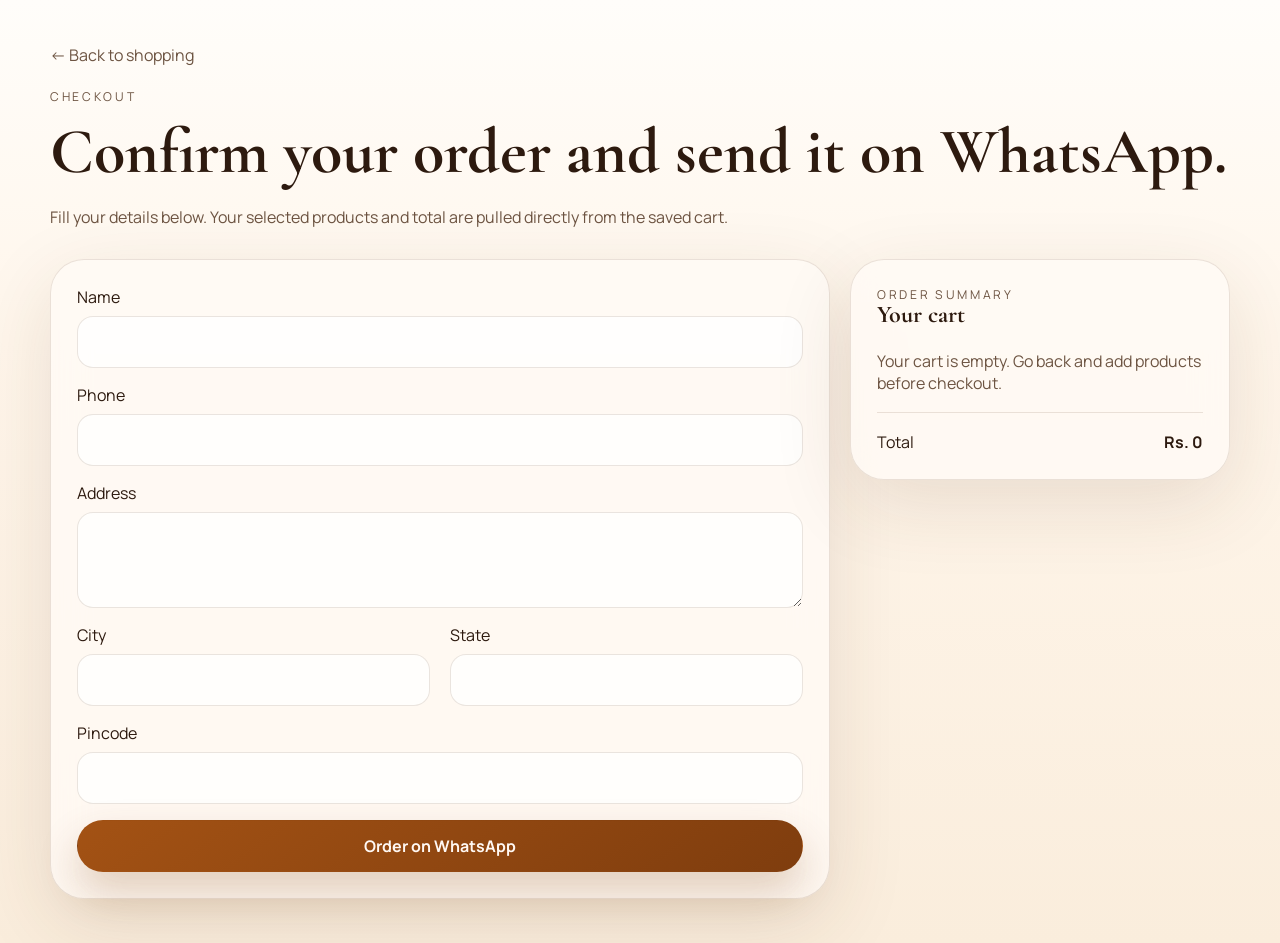
==== checkout.html @ 71524160 "ecommerce web" ====
<!DOCTYPE html>
<html lang="en">
<head>
  <meta charset="UTF-8">
  <meta name="viewport" content="width=device-width, initial-scale=1.0">
  <title>Checkout | FitMoongfali</title>
  <meta name="description" content="Review your FitMoongfali cart and send your order on WhatsApp.">
  <link rel="preconnect" href="https://fonts.googleapis.com">
  <link rel="preconnect" href="https://fonts.gstatic.com" crossorigin>
  <link href="https://fonts.googleapis.com/css2?family=Cormorant+Garamond:wght@500;600;700&family=Manrope:wght@400;500;600;700;800&display=swap" rel="stylesheet">
  <link rel="stylesheet" href="styles.css">
</head>
<body class="checkout-body">
  <main class="checkout-page">
    <section class="checkout-shell container">
      <div class="checkout-heading">
        <a class="back-link" href="index.html">&larr; Back to shopping</a>
        <p class="eyebrow">Checkout</p>
        <h1>Confirm your order and send it on WhatsApp.</h1>
        <p>Fill your details below. Your selected products and total are pulled directly from the saved cart.</p>
      </div>
      <div class="checkout-layout">
        <form class="checkout-form" id="checkout-form">
          <label><span>Name</span><input type="text" name="name" required></label>
          <label><span>Phone</span><input type="tel" name="phone" required></label>
          <label><span>Address</span><textarea name="address" rows="3" required></textarea></label>
          <div class="checkout-grid">
            <label><span>City</span><input type="text" name="city" required></label>
            <label><span>State</span><input type="text" name="state" required></label>
          </div>
          <label><span>Pincode</span><input type="text" name="pincode" required></label>
          <button class="button button-solid button-full" type="submit">Order on WhatsApp</button>
        </form>
        <aside class="checkout-summary-card">
          <div class="summary-top">
            <p class="eyebrow">Order Summary</p>
            <h2>Your cart</h2>
          </div>
          <div id="checkout-items" class="checkout-items"></div>
          <div class="checkout-total-row">
            <span>Total</span>
            <strong id="checkout-total">Rs. 0</strong>
          </div>
        </aside>
      </div>
    </section>
  </main>
  <script src="checkout.js"></script>
</body>
</html>
---- styles.css ----
:root {
  --bg: #fff8ef;
  --bg-soft: #fcebd1;
  --bg-strong: #fce2af;
  --panel: rgba(255, 251, 246, 0.82);
  --panel-strong: #fffdf8;
  --accent: #a35214;
  --accent-deep: #7f3d0e;
  --accent-soft: #d89b64;
  --text: #2d1a0f;
  --muted: #6d5442;
  --line: rgba(81, 41, 15, 0.12);
  --shadow: 0 24px 80px rgba(86, 49, 21, 0.12);
  --radius-xl: 34px;
  --radius-lg: 24px;
  --radius-md: 18px;
  --container: min(1180px, calc(100% - 32px));
}

* {
  box-sizing: border-box;
}

html {
  scroll-behavior: smooth;
}

body {
  margin: 0;
  font-family: "Manrope", sans-serif;
  color: var(--text);
  background: linear-gradient(180deg, #fffdfa 0%, #fff6eb 36%, #faeddc 100%);
}

body.menu-open,
body.cart-open,
body.modal-open {
  overflow: hidden;
}

img {
  max-width: 100%;
}

a {
  color: inherit;
}

button,
input,
textarea {
  font: inherit;
}

button {
  cursor: pointer;
}

.site-bg {
  position: fixed;
  inset: 0;
  pointer-events: none;
  overflow: hidden;
  z-index: -1;
}

.orb {
  position: absolute;
  border-radius: 50%;
  filter: blur(12px);
}

.orb-one {
  width: 340px;
  height: 340px;
  top: 80px;
  left: -120px;
  background: radial-gradient(circle, rgba(163, 82, 20, 0.18), transparent 68%);
}

.orb-two {
  width: 420px;
  height: 420px;
  right: -140px;
  top: 240px;
  background: radial-gradient(circle, rgba(252, 226, 175, 0.42), transparent 70%);
}

.grid-fade {
  position: absolute;
  inset: 0;
  background-image:
    linear-gradient(rgba(163, 82, 20, 0.04) 1px, transparent 1px),
    linear-gradient(90deg, rgba(163, 82, 20, 0.04) 1px, transparent 1px);
  background-size: 72px 72px;
  mask-image: linear-gradient(180deg, rgba(0, 0, 0, 0.42), transparent 90%);
}

.container {
  width: var(--container);
  margin: 0 auto;
}

.site-header {
  position: sticky;
  top: 0;
  z-index: 30;
  padding: 14px 0;
  transition: background 220ms ease, box-shadow 220ms ease, border-color 220ms ease;
}

.site-header.scrolled {
  background: rgba(255, 251, 246, 0.82);
  backdrop-filter: blur(18px);
  box-shadow: 0 16px 40px rgba(81, 41, 15, 0.08);
  border-bottom: 1px solid rgba(81, 41, 15, 0.08);
}

.nav-shell {
  display: grid;
  grid-template-columns: auto 1fr auto;
  align-items: center;
  gap: 24px;
}

.brand-lockup {
  display: inline-flex;
  align-items: center;
}

.brand-logo,
.footer-logo {
  display: block;
  width: min(360px, 42vw);
  height: auto;
}

.site-nav {
  display: flex;
  align-items: center;
  justify-content: center;
  gap: 22px;
}

.site-nav a {
  text-decoration: none;
  color: var(--muted);
  font-weight: 600;
}

.site-nav a:hover,
.site-nav a:focus-visible {
  color: var(--accent);
}

.nav-toggle,
.cart-button,
.icon-button,
.slider-button {
  border: 0;
  background: none;
}

.nav-toggle {
  display: none;
  width: 46px;
  height: 46px;
  border-radius: 14px;
  border: 1px solid var(--line);
  align-items: center;
  justify-content: center;
  gap: 4px;
  flex-direction: column;
}

.nav-toggle span {
  width: 18px;
  height: 2px;
  background: var(--text);
  display: block;
}

.cart-button {
  display: inline-flex;
  align-items: center;
  gap: 10px;
  min-height: 50px;
  padding: 0 18px;
  border-radius: 999px;
  color: var(--text);
  background: rgba(255, 252, 248, 0.84);
  border: 1px solid var(--line);
  box-shadow: var(--shadow);
}

.floating-cart {
  position: fixed;
  right: 18px;
  bottom: 18px;
  z-index: 28;
  display: inline-flex;
  align-items: center;
  gap: 10px;
  min-height: 54px;
  padding: 0 18px;
  border-radius: 999px;
  border: 1px solid rgba(81, 41, 15, 0.08);
  background: linear-gradient(145deg, var(--accent), var(--accent-deep));
  color: #fff9f5;
  box-shadow: 0 18px 38px rgba(127, 61, 14, 0.28);
}

.cart-button strong {
  min-width: 28px;
  height: 28px;
  display: grid;
  place-items: center;
  border-radius: 999px;
  background: var(--accent);
  color: #fff;
}

.floating-cart strong {
  min-width: 28px;
  height: 28px;
  display: grid;
  place-items: center;
  border-radius: 999px;
  background: rgba(255, 255, 255, 0.18);
}

.eyebrow,
.card-kicker {
  margin: 0;
  letter-spacing: 0.22em;
  text-transform: uppercase;
  color: var(--muted);
  font-size: 0.76rem;
}

h1,
h2,
h3,
h4,
p {
  margin: 0;
}

h1,
h2,
h3 {
  font-family: "Cormorant Garamond", serif;
  line-height: 0.96;
}

.hero-section {
  padding: 34px 0 40px;
}

.hero-layout {
  display: grid;
  grid-template-columns: 1.05fr 0.95fr;
  gap: 28px;
  align-items: center;
  min-height: calc(100vh - 110px);
}

.hero-copy h1 {
  margin-top: 18px;
  font-size: clamp(3.4rem, 8vw, 6.5rem);
  letter-spacing: -0.05em;
}

.hero-copy h1 span,
.section-heading h2 span {
  color: var(--accent);
}

.hero-text,
.section-heading > p,
.benefit-card p,
.about-copy p,
.about-card p,
.review-card p,
.faq-answer,
.contact-copy > p,
.contact-links a,
.contact-links p,
.contact-form span,
.site-footer p,
.checkout-heading > p {
  color: var(--muted);
  line-height: 1.75;
}

.hero-text {
  max-width: 620px;
  margin-top: 22px;
  font-size: 1.04rem;
}

.hero-points {
  display: flex;
  gap: 12px;
  flex-wrap: wrap;
  padding: 0;
  margin: 28px 0 0;
  list-style: none;
}

.hero-points li,
.feature-pill {
  display: inline-flex;
  align-items: center;
  min-height: 42px;
  padding: 0 16px;
  border-radius: 999px;
  background: rgba(255, 252, 248, 0.82);
  border: 1px solid rgba(163, 82, 20, 0.1);
  box-shadow: 0 12px 30px rgba(81, 41, 15, 0.06);
}

.hero-actions {
  display: flex;
  gap: 14px;
  flex-wrap: wrap;
  margin-top: 30px;
}

.button {
  display: inline-flex;
  align-items: center;
  justify-content: center;
  min-height: 52px;
  padding: 0 24px;
  border-radius: 999px;
  text-decoration: none;
  font-weight: 700;
  border: 1px solid transparent;
  transition: transform 220ms ease, box-shadow 220ms ease, background 220ms ease, border-color 220ms ease;
}

.button:hover,
.button:focus-visible,
.product-card:hover,
.benefit-card:hover,
.about-card:hover,
.review-card:hover {
  transform: translateY(-4px);
}

.button-solid {
  color: #fff8f3;
  background: linear-gradient(145deg, var(--accent), var(--accent-deep));
  box-shadow: 0 20px 40px rgba(127, 61, 14, 0.24);
}

.button-ghost {
  color: var(--text);
  background: rgba(255, 251, 246, 0.72);
  border-color: var(--line);
}

.button-full {
  width: 100%;
}

.hero-trust-bar {
  display: grid;
  grid-template-columns: repeat(3, 1fr);
  gap: 14px;
  margin-top: 34px;
}

.hero-trust-bar div,
.hero-card-bottom article,
.benefit-card,
.product-card,
.about-card,
.review-card,
.faq-item,
.contact-form,
.checkout-summary-card,
.checkout-form {
  border: 1px solid var(--line);
  box-shadow: var(--shadow);
}

.hero-trust-bar div {
  padding: 18px;
  border-radius: var(--radius-lg);
  background: rgba(255, 253, 249, 0.8);
}

.hero-trust-bar strong {
  display: block;
  font-size: 1.3rem;
}

.hero-trust-bar span {
  display: block;
  margin-top: 4px;
  color: var(--muted);
  font-size: 0.94rem;
}

.hero-visual {
  position: relative;
}

.hero-card,
.glass-card,
.product-card,
.benefit-card,
.about-card,
.review-card,
.faq-item,
.contact-form,
.checkout-summary-card,
.checkout-form {
  border-radius: var(--radius-xl);
  background: var(--panel);
  backdrop-filter: blur(18px);
}

.hero-card {
  padding: 24px;
  position: relative;
  overflow: hidden;
}

.hero-card-top {
  display: flex;
  align-items: center;
  justify-content: space-between;
  gap: 16px;
}

.hero-card-top span {
  letter-spacing: 0.18em;
  text-transform: uppercase;
  font-size: 0.72rem;
  color: var(--muted);
}

.hero-card-top p {
  color: var(--accent);
  font-weight: 700;
}

.hero-product-stack {
  position: relative;
  min-height: 440px;
  display: grid;
  place-items: center;
}

.hero-jar {
  position: absolute;
  width: min(50%, 220px);
  filter: drop-shadow(0 34px 38px rgba(80, 42, 14, 0.18));
  animation: floatJar 5s ease-in-out infinite;
}

.hero-jar-front {
  z-index: 3;
}

.hero-jar-back {
  left: 10%;
  bottom: 90px;
  width: min(42%, 180px);
  opacity: 0.9;
  animation-delay: -1.5s;
}

.hero-jar-side {
  right: 8%;
  bottom: 70px;
  width: min(42%, 180px);
  opacity: 0.88;
  animation-delay: -3s;
}

.hero-card-bottom {
  display: grid;
  grid-template-columns: repeat(2, 1fr);
  gap: 14px;
}

.hero-card-bottom article {
  padding: 18px;
  border-radius: var(--radius-lg);
  background: rgba(255, 253, 250, 0.8);
}

.hero-card-bottom strong,
.product-meta strong,
.summary-top h2,
.checkout-total-row strong {
  display: block;
}

.hero-card-bottom span,
.product-meta span,
.review-card small,
.faq-question span {
  color: var(--muted);
}

.peanut {
  position: absolute;
  width: 90px;
  height: 60px;
  border-radius: 55% 45% 52% 48% / 60% 44% 56% 40%;
  background: linear-gradient(145deg, #e9b67c, #cc874b);
  opacity: 0.32;
  filter: blur(0.2px);
  animation: floatPeanut 6s ease-in-out infinite;
}

.peanut-one {
  top: 20px;
  right: 20px;
}

.peanut-two {
  left: -8px;
  bottom: 80px;
  animation-delay: -2.2s;
}

.featured-strip {
  padding: 0 0 18px;
}

.featured-grid {
  display: grid;
  grid-template-columns: repeat(4, 1fr);
  gap: 14px;
}

.section {
  padding: 88px 0;
}

.section-soft {
  background: linear-gradient(180deg, rgba(252, 236, 207, 0.34), rgba(255, 248, 239, 0));
}

.section-heading {
  max-width: 760px;
}

.section-heading h2 {
  margin-top: 14px;
  font-size: clamp(2.6rem, 6vw, 4.7rem);
}

.section-heading > p:last-child {
  margin-top: 16px;
}

.product-grid,
.benefit-grid,
.review-track,
.footer-layout,
.checkout-layout,
.checkout-grid {
  display: grid;
  gap: 20px;
}

.product-grid {
  grid-template-columns: repeat(3, minmax(0, 1fr));
  margin-top: 32px;
}

.product-card {
  padding: 22px;
  transition: transform 220ms ease, box-shadow 220ms ease;
}

.product-visual {
  min-height: 250px;
  padding: 20px;
  border-radius: 28px;
  background:
    radial-gradient(circle at top, rgba(255, 255, 255, 0.78), transparent 55%),
    linear-gradient(180deg, rgba(255, 252, 247, 0.95), rgba(244, 225, 197, 0.9));
  display: grid;
  place-items: center;
  overflow: hidden;
}

.product-visual img {
  width: min(100%, 210px);
  filter: drop-shadow(0 24px 30px rgba(88, 45, 15, 0.18));
}

.product-chip-row,
.product-features,
.product-actions,
.modal-list,
.review-stars,
.contact-links,
.site-footer a,
.cart-row,
.cart-item-controls,
.checkout-items {
  display: flex;
}

.product-chip-row,
.product-actions {
  gap: 10px;
  flex-wrap: wrap;
}

.product-chip-row {
  margin: 18px 0 12px;
}

.product-chip {
  min-height: 34px;
  padding: 0 12px;
  border-radius: 999px;
  display: inline-flex;
  align-items: center;
  background: rgba(252, 226, 175, 0.42);
  color: var(--accent-deep);
  font-size: 0.86rem;
  font-weight: 700;
}

.product-card h3,
.about-card h3,
.review-card h3,
.contact-copy h2,
.checkout-heading h1 {
  font-family: "Cormorant Garamond", serif;
}

.product-card h3 {
  font-size: 2rem;
}

.product-description {
  margin-top: 10px;
  color: var(--muted);
  line-height: 1.7;
}

.product-features {
  gap: 8px;
  flex-wrap: wrap;
  padding: 0;
  margin: 18px 0;
  list-style: none;
}

.product-features li {
  padding: 8px 10px;
  border-radius: 999px;
  background: rgba(255, 251, 246, 0.8);
  border: 1px solid rgba(81, 41, 15, 0.08);
  font-size: 0.86rem;
}

.product-meta {
  display: flex;
  align-items: center;
  justify-content: space-between;
  gap: 16px;
  padding: 16px 0 18px;
  border-top: 1px solid var(--line);
  border-bottom: 1px solid var(--line);
  margin-top: 18px;
}

.product-meta strong {
  font-size: 1.18rem;
}

.product-actions {
  margin-top: 18px;
}

.benefit-grid {
  grid-template-columns: repeat(3, minmax(0, 1fr));
  margin-top: 30px;
}

.benefit-card {
  padding: 26px;
  transition: transform 220ms ease, box-shadow 220ms ease;
}

.benefit-card strong {
  display: block;
  font-size: 1.12rem;
  margin-bottom: 10px;
}

.about-layout,
.contact-layout,
.faq-layout {
  display: grid;
  grid-template-columns: 1.05fr 0.95fr;
  gap: 24px;
  align-items: start;
}

.about-copy h2,
.contact-copy h2,
.checkout-heading h1 {
  margin: 14px 0 20px;
  font-size: clamp(2.6rem, 5vw, 4.5rem);
}

.about-copy p + p {
  margin-top: 16px;
}

.about-panels {
  display: grid;
  gap: 18px;
}

.about-card {
  padding: 26px;
  transition: transform 220ms ease, box-shadow 220ms ease;
}

.solid-card {
  background: linear-gradient(145deg, rgba(163, 82, 20, 0.96), rgba(127, 61, 14, 0.96));
  color: #fff6ef;
}

.solid-card p,
.solid-card .card-kicker,
.solid-card h3 {
  color: inherit;
}

.reviews-shell {
  display: grid;
  grid-template-columns: auto 1fr auto;
  gap: 16px;
  align-items: center;
  margin-top: 32px;
}

.review-track {
  grid-template-columns: repeat(3, minmax(0, 1fr));
}

.review-card {
  padding: 24px;
  min-height: 240px;
  transition: transform 220ms ease, box-shadow 220ms ease;
}

.review-stars {
  gap: 5px;
  margin-bottom: 18px;
  color: #cf8f28;
}

.review-card h3 {
  margin-bottom: 10px;
  font-size: 1.7rem;
}

.review-card small {
  display: block;
  margin-top: 18px;
}

.slider-button {
  width: 52px;
  height: 52px;
  border-radius: 999px;
  border: 1px solid var(--line);
  background: rgba(255, 252, 248, 0.84);
  box-shadow: var(--shadow);
}

.faq-list {
  display: grid;
  gap: 14px;
}

.faq-item {
  overflow: hidden;
}

.faq-question {
  width: 100%;
  display: flex;
  justify-content: space-between;
  gap: 18px;
  align-items: center;
  padding: 22px 24px;
  text-align: left;
}

.faq-question strong {
  font-size: 1rem;
}

.faq-answer {
  max-height: 0;
  overflow: hidden;
  padding: 0 24px;
  transition: max-height 220ms ease, padding 220ms ease;
}

.faq-item.open .faq-answer {
  max-height: 220px;
  padding: 0 24px 22px;
}

.contact-links {
  margin-top: 20px;
  gap: 14px;
  flex-wrap: wrap;
  flex-direction: column;
}

.contact-form,
.checkout-form,
.checkout-summary-card {
  padding: 26px;
}

.contact-form,
.checkout-form {
  display: grid;
  gap: 16px;
}

.contact-form label,
.checkout-form label {
  display: grid;
  gap: 8px;
}

input,
textarea {
  width: 100%;
  border: 1px solid rgba(81, 41, 15, 0.12);
  border-radius: 16px;
  padding: 14px 16px;
  background: rgba(255, 255, 255, 0.76);
  color: var(--text);
}

.site-footer {
  padding: 28px 0 14px;
  border-top: 1px solid rgba(81, 41, 15, 0.08);
}

.footer-layout {
  grid-template-columns: 1.4fr 1fr 1fr;
  align-items: start;
}

.site-footer h3 {
  font-size: 1.24rem;
  margin-bottom: 14px;
}

.site-footer a {
  flex-direction: column;
  gap: 10px;
  text-decoration: none;
  color: var(--muted);
  margin-bottom: 10px;
}

.footer-bottom {
  padding-top: 20px;
}

.cart-drawer {
  position: fixed;
  top: 0;
  right: 0;
  height: 100vh;
  width: min(420px, 100%);
  padding: 22px;
  background: rgba(255, 252, 247, 0.96);
  backdrop-filter: blur(20px);
  border-left: 1px solid rgba(81, 41, 15, 0.08);
  box-shadow: -24px 0 50px rgba(81, 41, 15, 0.12);
  display: grid;
  grid-template-rows: auto 1fr auto;
  gap: 20px;
  transform: translateX(100%);
  transition: transform 240ms ease;
  z-index: 40;
}

.cart-drawer.open {
  transform: translateX(0);
}

.cart-header,
.cart-row,
.cart-item-controls,
.checkout-total-row {
  display: flex;
  align-items: center;
  justify-content: space-between;
  gap: 12px;
}

.cart-items {
  display: grid;
  gap: 14px;
  align-content: start;
  overflow: auto;
}

.cart-item {
  padding: 16px;
  border-radius: 20px;
  border: 1px solid var(--line);
  background: rgba(255, 255, 255, 0.82);
}

.cart-item h3 {
  font-size: 1rem;
  font-family: "Manrope", sans-serif;
}

.cart-item p,
.empty-state,
.checkout-item p {
  color: var(--muted);
  margin-top: 6px;
}

.cart-item-controls {
  margin-top: 14px;
}

.qty-group {
  display: inline-flex;
  align-items: center;
  gap: 10px;
}

.qty-group button,
.remove-button {
  min-width: 32px;
  min-height: 32px;
  border-radius: 999px;
  border: 1px solid var(--line);
  background: rgba(255, 251, 246, 0.88);
}

.remove-button {
  padding: 0 12px;
  min-width: auto;
}

.cart-summary {
  border-top: 1px solid var(--line);
  padding-top: 18px;
  display: grid;
  gap: 16px;
}

.backdrop {
  position: fixed;
  inset: 0;
  background: rgba(42, 20, 10, 0.28);
  z-index: 35;
}

.product-modal {
  width: min(960px, calc(100% - 24px));
  border: 0;
  border-radius: 34px;
  padding: 30px;
  background: rgba(255, 252, 248, 0.98);
  box-shadow: 0 26px 80px rgba(42, 20, 10, 0.24);
}

.product-modal::backdrop {
  background: rgba(42, 20, 10, 0.3);
}

.modal-close {
  position: absolute;
  top: 18px;
  right: 18px;
  width: 42px;
  height: 42px;
  border-radius: 999px;
  border: 1px solid var(--line);
  background: rgba(255, 255, 255, 0.84);
}

.modal-content,
.modal-layout {
  display: grid;
  gap: 26px;
}

.modal-layout {
  grid-template-columns: 0.9fr 1.1fr;
  align-items: start;
}

.modal-visual {
  padding: 24px;
  border-radius: 28px;
  background:
    radial-gradient(circle at top, rgba(255, 255, 255, 0.78), transparent 55%),
    linear-gradient(180deg, rgba(255, 252, 247, 0.95), rgba(244, 225, 197, 0.9));
}

.modal-visual img {
  width: min(100%, 280px);
  display: block;
  margin: 0 auto;
}

.modal-list {
  flex-direction: column;
  gap: 10px;
  padding: 0;
  margin: 0;
  list-style: none;
}

.modal-list li {
  padding: 12px 14px;
  border-radius: 16px;
  background: rgba(255, 249, 243, 0.9);
  border: 1px solid rgba(81, 41, 15, 0.08);
}

.checkout-body {
  min-height: 100vh;
}

.checkout-page {
  padding: 44px 0;
}

.checkout-shell {
  display: grid;
  gap: 28px;
}

.back-link {
  display: inline-flex;
  margin-bottom: 20px;
  text-decoration: none;
  color: var(--muted);
}

.checkout-layout {
  grid-template-columns: 1fr 380px;
  align-items: start;
}

.checkout-grid {
  grid-template-columns: repeat(2, minmax(0, 1fr));
}

.checkout-items {
  flex-direction: column;
  gap: 12px;
  margin-top: 18px;
}

.checkout-item {
  display: flex;
  justify-content: space-between;
  gap: 12px;
  padding: 14px 0;
  border-bottom: 1px solid var(--line);
}

.checkout-total-row {
  margin-top: 18px;
  padding-top: 18px;
  border-top: 1px solid var(--line);
}

.reveal {
  opacity: 0;
  transform: translateY(24px);
  transition: opacity 500ms ease, transform 500ms ease;
}

.reveal.is-visible {
  opacity: 1;
  transform: translateY(0);
}

@keyframes floatJar {
  0%,
  100% {
    transform: translateY(0);
  }

  50% {
    transform: translateY(-10px);
  }
}

@keyframes floatPeanut {
  0%,
  100% {
    transform: translateY(0) rotate(0deg);
  }

  50% {
    transform: translateY(-12px) rotate(4deg);
  }
}

@media (max-width: 1080px) {
  .hero-layout,
  .about-layout,
  .contact-layout,
  .faq-layout,
  .checkout-layout,
  .modal-layout {
    grid-template-columns: 1fr;
  }

  .product-grid,
  .benefit-grid,
  .review-track,
  .featured-grid,
  .footer-layout {
    grid-template-columns: repeat(2, minmax(0, 1fr));
  }

  .site-nav {
    gap: 16px;
  }
}

@media (max-width: 820px) {
  .nav-shell {
    grid-template-columns: auto auto auto;
  }

  .nav-toggle {
    display: inline-flex;
    justify-self: end;
  }

  .site-nav {
    position: absolute;
    top: calc(100% + 8px);
    left: 16px;
    right: 16px;
    padding: 18px;
    border-radius: 24px;
    border: 1px solid var(--line);
    background: rgba(255, 252, 247, 0.96);
    box-shadow: var(--shadow);
    flex-direction: column;
    align-items: flex-start;
    opacity: 0;
    pointer-events: none;
    transform: translateY(-12px);
    transition: opacity 220ms ease, transform 220ms ease;
  }

  .site-nav.open {
    opacity: 1;
    pointer-events: auto;
    transform: translateY(0);
  }

  .nav-cta {
    width: 100%;
  }

  .hero-layout {
    min-height: auto;
    padding-top: 20px;
  }

  .hero-trust-bar,
  .hero-card-bottom,
  .checkout-grid {
    grid-template-columns: 1fr;
  }

  .hero-product-stack {
    min-height: 360px;
  }

  .brand-logo,
  .footer-logo {
    width: min(260px, 52vw);
  }
}

@media (max-width: 640px) {
  :root {
    --container: min(100% - 20px, 1180px);
  }

  .site-header {
    padding: 10px 0;
  }

  .nav-shell {
    gap: 12px;
  }

  .cart-button {
    min-height: 46px;
    padding: 0 14px;
  }

  .product-grid,
  .benefit-grid,
  .review-track,
  .featured-grid,
  .footer-layout {
    grid-template-columns: 1fr;
  }

  .hero-copy h1,
  .section-heading h2,
  .about-copy h2,
  .contact-copy h2,
  .checkout-heading h1 {
    font-size: clamp(2.4rem, 13vw, 3.7rem);
  }

  .product-card,
  .benefit-card,
  .about-card,
  .review-card,
  .contact-form,
  .checkout-summary-card,
  .checkout-form,
  .hero-card,
  .faq-item {
    border-radius: 24px;
  }

  .product-modal {
    padding: 24px 18px;
    border-radius: 24px;
  }

  .slider-button {
    display: none;
  }
}
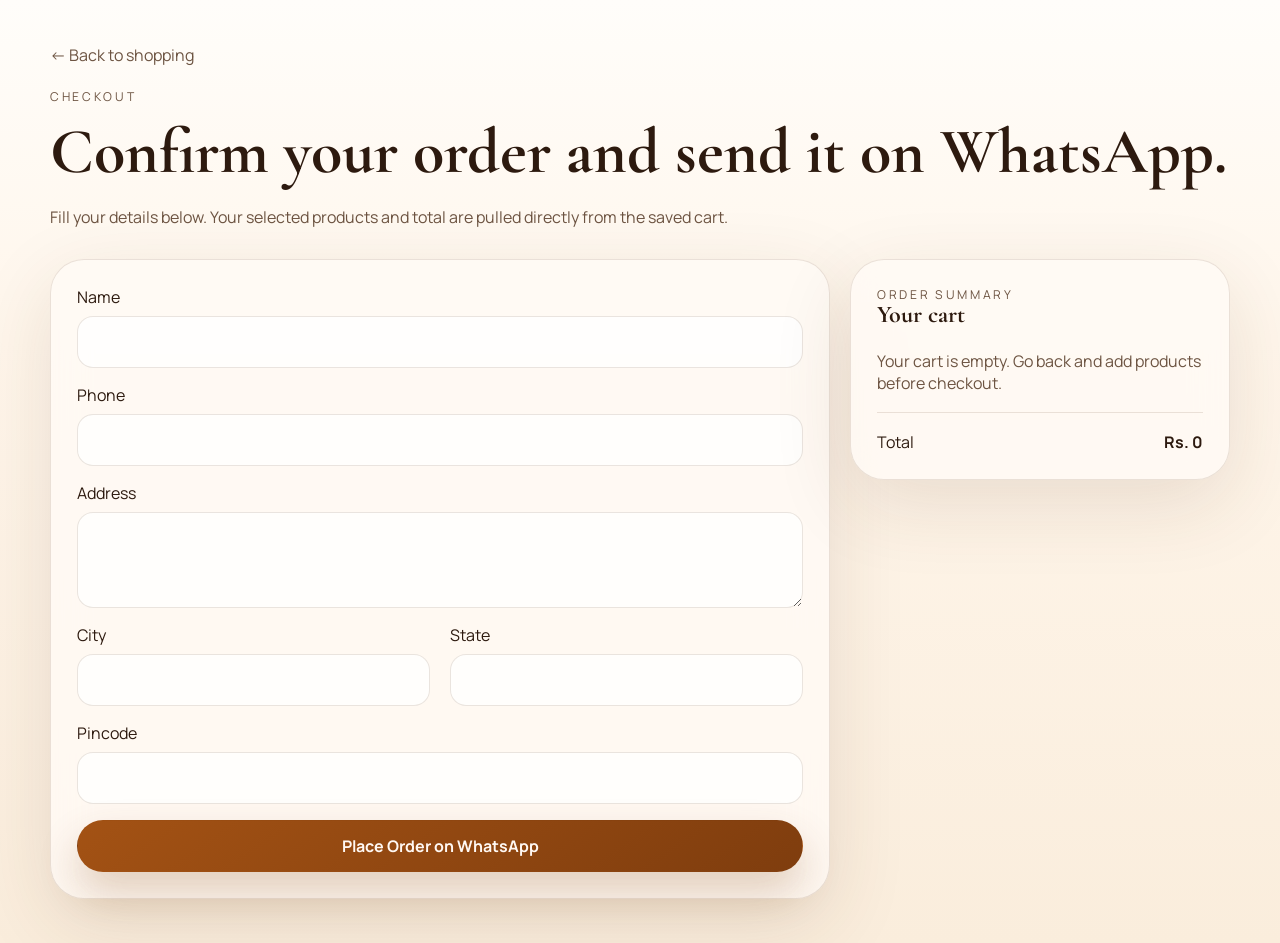
==== commit 6d4b644c: "multiple changes done like whatsapp number ,product card,learnmore" ====
--- a/checkout.html
+++ b/checkout.html
@@ -8,7 +8,7 @@
   <link rel="preconnect" href="https://fonts.googleapis.com">
   <link rel="preconnect" href="https://fonts.gstatic.com" crossorigin>
   <link href="https://fonts.googleapis.com/css2?family=Cormorant+Garamond:wght@500;600;700&family=Manrope:wght@400;500;600;700;800&display=swap" rel="stylesheet">
-  <link rel="stylesheet" href="styles.css">
+  <link rel="stylesheet" href="css/styles.css">
 </head>
 <body class="checkout-body">
   <main class="checkout-page">
@@ -29,7 +29,7 @@
             <label><span>State</span><input type="text" name="state" required></label>
           </div>
           <label><span>Pincode</span><input type="text" name="pincode" required></label>
-          <button class="button button-solid button-full" type="submit">Order on WhatsApp</button>
+          <button class="button button-solid button-full" type="submit">Place Order on WhatsApp</button>
         </form>
         <aside class="checkout-summary-card">
           <div class="summary-top">
@@ -45,6 +45,6 @@
       </div>
     </section>
   </main>
-  <script src="checkout.js"></script>
+  <script type="module" src="js/checkout.js"></script>
 </body>
 </html>
--- a/css/styles.css
+++ b/css/styles.css
@@ -0,0 +1,1434 @@
+:root {
+  --bg: #fff8ef;
+  --bg-soft: #fcebd1;
+  --bg-strong: #fce2af;
+  --panel: rgba(255, 251, 246, 0.82);
+  --panel-strong: #fffdf8;
+  --accent: #a35214;
+  --accent-deep: #7f3d0e;
+  --accent-soft: #d89b64;
+  --text: #2d1a0f;
+  --muted: #6d5442;
+  --line: rgba(81, 41, 15, 0.12);
+  --shadow: 0 24px 80px rgba(86, 49, 21, 0.12);
+  --radius-xl: 34px;
+  --radius-lg: 24px;
+  --radius-md: 18px;
+  --container: min(1180px, calc(100% - 32px));
+}
+
+* {
+  box-sizing: border-box;
+}
+
+html {
+  scroll-behavior: smooth;
+}
+
+body {
+  margin: 0;
+  font-family: "Manrope", sans-serif;
+  color: var(--text);
+  background: linear-gradient(180deg, #fffdfa 0%, #fff6eb 36%, #faeddc 100%);
+}
+
+body.menu-open,
+body.cart-open,
+body.modal-open {
+  overflow: hidden;
+}
+
+img {
+  max-width: 100%;
+}
+
+a {
+  color: inherit;
+}
+
+button,
+input,
+textarea {
+  font: inherit;
+}
+
+button {
+  cursor: pointer;
+}
+
+.site-bg {
+  position: fixed;
+  inset: 0;
+  pointer-events: none;
+  overflow: hidden;
+  z-index: -1;
+}
+
+.orb {
+  position: absolute;
+  border-radius: 50%;
+  filter: blur(12px);
+}
+
+.orb-one {
+  width: 340px;
+  height: 340px;
+  top: 80px;
+  left: -120px;
+  background: radial-gradient(circle, rgba(163, 82, 20, 0.18), transparent 68%);
+}
+
+.orb-two {
+  width: 420px;
+  height: 420px;
+  right: -140px;
+  top: 240px;
+  background: radial-gradient(circle, rgba(252, 226, 175, 0.42), transparent 70%);
+}
+
+.grid-fade {
+  position: absolute;
+  inset: 0;
+  background-image:
+    linear-gradient(rgba(163, 82, 20, 0.04) 1px, transparent 1px),
+    linear-gradient(90deg, rgba(163, 82, 20, 0.04) 1px, transparent 1px);
+  background-size: 72px 72px;
+  mask-image: linear-gradient(180deg, rgba(0, 0, 0, 0.42), transparent 90%);
+}
+
+.container {
+  width: var(--container);
+  margin: 0 auto;
+}
+
+.site-header {
+  position: sticky;
+  top: 0;
+  z-index: 30;
+  padding: 14px 0;
+  transition: background 220ms ease, box-shadow 220ms ease, border-color 220ms ease;
+}
+
+.site-header.scrolled {
+  background: rgba(255, 251, 246, 0.82);
+  backdrop-filter: blur(18px);
+  box-shadow: 0 16px 40px rgba(81, 41, 15, 0.08);
+  border-bottom: 1px solid rgba(81, 41, 15, 0.08);
+}
+
+.nav-shell {
+  display: grid;
+  grid-template-columns: auto 1fr auto;
+  align-items: center;
+  gap: 24px;
+}
+
+.brand-lockup {
+  display: inline-flex;
+  align-items: center;
+}
+
+.brand-logo,
+.footer-logo {
+  display: block;
+  width: min(360px, 42vw);
+  height: auto;
+}
+
+.site-nav {
+  display: flex;
+  align-items: center;
+  justify-content: center;
+  gap: 22px;
+}
+
+.site-nav a {
+  text-decoration: none;
+  color: #a35214;
+  font-weight: 600;
+}
+a.button.button-solid.nav-cta {
+  color: white;
+}
+
+.site-nav a:hover,
+.site-nav a:focus-visible {
+  color: beige;
+}
+
+.nav-toggle,
+.cart-button,
+.icon-button,
+.slider-button {
+  border: 0;
+  background: none;
+}
+
+.nav-toggle {
+  display: none;
+  width: 46px;
+  height: 46px;
+  border-radius: 14px;
+  border: 1px solid var(--line);
+  align-items: center;
+  justify-content: center;
+  gap: 4px;
+  flex-direction: column;
+}
+
+.nav-toggle span {
+  width: 18px;
+  height: 2px;
+  background: var(--text);
+  display: block;
+}
+
+.cart-button {
+  display: inline-flex;
+  align-items: center;
+  gap: 10px;
+  min-height: 50px;
+  padding: 0 18px;
+  border-radius: 999px;
+  color: var(--text);
+  background: rgba(255, 252, 248, 0.84);
+  border: 1px solid var(--line);
+  box-shadow: var(--shadow);
+}
+
+.floating-cart {
+  position: fixed;
+  right: 18px;
+  bottom: 18px;
+  z-index: 28;
+  display: inline-flex;
+  align-items: center;
+  gap: 10px;
+  min-height: 54px;
+  padding: 0 18px;
+  border-radius: 999px;
+  border: 1px solid rgba(81, 41, 15, 0.08);
+  background: linear-gradient(145deg, var(--accent), var(--accent-deep));
+  color: #fff9f5;
+  box-shadow: 0 18px 38px rgba(127, 61, 14, 0.28);
+}
+
+.cart-button strong {
+  min-width: 28px;
+  height: 28px;
+  display: grid;
+  place-items: center;
+  border-radius: 999px;
+  background: var(--accent);
+  color: #fff;
+}
+
+.floating-cart strong {
+  min-width: 28px;
+  height: 28px;
+  display: grid;
+  place-items: center;
+  border-radius: 999px;
+  background: rgba(255, 255, 255, 0.18);
+}
+
+.eyebrow,
+.card-kicker {
+  margin: 0;
+  letter-spacing: 0.22em;
+  text-transform: uppercase;
+  color: var(--muted);
+  font-size: 0.76rem;
+}
+
+h1,
+h2,
+h3,
+h4,
+p {
+  margin: 0;
+}
+
+h1,
+h2,
+h3 {
+  font-family: "Cormorant Garamond", serif;
+  line-height: 0.96;
+}
+
+.hero-section {
+  padding: 34px 0 40px;
+}
+
+.hero-layout {
+  display: grid;
+  grid-template-columns: 1.05fr 0.95fr;
+  gap: 28px;
+  align-items: center;
+  min-height: calc(100vh - 110px);
+}
+
+.hero-copy h1 {
+  margin-top: 18px;
+  font-size: clamp(3.4rem, 8vw, 6.5rem);
+  letter-spacing: -0.05em;
+}
+
+.hero-copy h1 span,
+.section-heading h2 span {
+  color: var(--accent);
+}
+
+.hero-text,
+.section-heading > p,
+.benefit-card p,
+.about-copy p,
+.about-card p,
+.review-card p,
+.faq-answer,
+.contact-copy > p,
+.contact-links a,
+.contact-links p,
+.contact-form span,
+.site-footer p,
+.checkout-heading > p {
+  color: var(--muted);
+  line-height: 1.75;
+}
+
+.hero-text {
+  max-width: 620px;
+  margin-top: 22px;
+  font-size: 1.04rem;
+}
+
+.hero-points {
+  display: flex;
+  gap: 12px;
+  flex-wrap: wrap;
+  padding: 0;
+  margin: 28px 0 0;
+  list-style: none;
+}
+
+.hero-points li,
+.feature-pill {
+  display: inline-flex;
+  align-items: center;
+  min-height: 42px;
+  padding: 0 16px;
+  border-radius: 999px;
+  background: rgba(255, 252, 248, 0.82);
+  border: 1px solid rgba(163, 82, 20, 0.1);
+  box-shadow: 0 12px 30px rgba(81, 41, 15, 0.06);
+}
+
+.hero-actions {
+  display: flex;
+  gap: 14px;
+  flex-wrap: wrap;
+  margin-top: 30px;
+}
+
+.button {
+  display: inline-flex;
+  align-items: center;
+  justify-content: center;
+  min-height: 52px;
+  padding: 0 24px;
+  border-radius: 999px;
+  text-decoration: none;
+  font-weight: 700;
+  border: 1px solid transparent;
+  transition: transform 220ms ease, box-shadow 220ms ease, background 220ms ease, border-color 220ms ease;
+}
+
+.button:hover,
+.button:focus-visible,
+.product-card:hover,
+.benefit-card:hover,
+.about-card:hover,
+.review-card:hover {
+  transform: translateY(-4px);
+}
+
+.button-solid {
+  color: #fff8f3;
+  background: linear-gradient(145deg, var(--accent), var(--accent-deep));
+  box-shadow: 0 20px 40px rgba(127, 61, 14, 0.24);
+}
+
+.button-ghost {
+  color: var(--text);
+  background: rgba(255, 251, 246, 0.72);
+  border-color: var(--line);
+}
+
+.button-full {
+  width: 100%;
+}
+
+.hero-trust-bar {
+  display: grid;
+  grid-template-columns: repeat(3, 1fr);
+  gap: 14px;
+  margin-top: 34px;
+}
+
+.hero-trust-bar div,
+.hero-card-bottom article,
+.benefit-card,
+.product-card,
+.about-card,
+.review-card,
+.faq-item,
+.contact-form,
+.checkout-summary-card,
+.checkout-form {
+  border: 1px solid var(--line);
+  box-shadow: var(--shadow);
+}
+
+.hero-trust-bar div {
+  padding: 18px;
+  border-radius: var(--radius-lg);
+  background: rgba(255, 253, 249, 0.8);
+}
+
+.hero-trust-bar strong {
+  display: block;
+  font-size: 1.3rem;
+}
+
+.hero-trust-bar span {
+  display: block;
+  margin-top: 4px;
+  color: var(--muted);
+  font-size: 0.94rem;
+}
+
+.hero-visual {
+  position: relative;
+}
+
+.hero-card,
+.glass-card,
+.product-card,
+.benefit-card,
+.about-card,
+.review-card,
+.faq-item,
+.contact-form,
+.checkout-summary-card,
+.checkout-form {
+  border-radius: var(--radius-xl);
+  background: var(--panel);
+  backdrop-filter: blur(18px);
+}
+
+.hero-card {
+  padding: 24px;
+  position: relative;
+  overflow: hidden;
+}
+
+.hero-card-top {
+  display: flex;
+  align-items: center;
+  justify-content: space-between;
+  gap: 16px;
+}
+
+.hero-card-top span {
+  letter-spacing: 0.18em;
+  text-transform: uppercase;
+  font-size: 0.72rem;
+  color: var(--muted);
+}
+
+.hero-card-top p {
+  color: var(--accent);
+  font-weight: 700;
+}
+
+.hero-product-stack {
+  position: relative;
+  min-height: 440px;
+  display: grid;
+  place-items: center;
+}
+
+.hero-jar {
+  position: absolute;
+  width: min(50%, 220px);
+  filter: drop-shadow(0 34px 38px rgba(80, 42, 14, 0.18));
+  animation: floatJar 5s ease-in-out infinite;
+}
+
+.hero-jar-front {
+  z-index: 3;
+}
+
+.hero-jar-back {
+  left: 10%;
+  bottom: 90px;
+  width: min(42%, 180px);
+  opacity: 0.9;
+  animation-delay: -1.5s;
+}
+
+.hero-jar-side {
+  right: 8%;
+  bottom: 70px;
+  width: min(42%, 180px);
+  opacity: 0.88;
+  animation-delay: -3s;
+}
+
+.hero-card-bottom {
+  display: grid;
+  grid-template-columns: repeat(2, 1fr);
+  gap: 14px;
+}
+
+.hero-card-bottom article {
+  padding: 18px;
+  border-radius: var(--radius-lg);
+  background: rgba(255, 253, 250, 0.8);
+}
+
+.hero-card-bottom strong,
+.product-meta strong,
+.summary-top h2,
+.checkout-total-row strong {
+  display: block;
+}
+
+.hero-card-bottom span,
+.product-meta span,
+.review-card small,
+.faq-question span {
+  color: var(--muted);
+}
+
+.peanut {
+  position: absolute;
+  width: 90px;
+  height: 60px;
+  border-radius: 55% 45% 52% 48% / 60% 44% 56% 40%;
+  background: linear-gradient(145deg, #e9b67c, #cc874b);
+  opacity: 0.32;
+  filter: blur(0.2px);
+  animation: floatPeanut 6s ease-in-out infinite;
+}
+
+.peanut-one {
+  top: 20px;
+  right: 20px;
+}
+
+.peanut-two {
+  left: -8px;
+  bottom: 80px;
+  animation-delay: -2.2s;
+}
+
+.featured-strip {
+  padding: 0 0 18px;
+}
+
+.featured-grid {
+  display: grid;
+  grid-template-columns: repeat(4, 1fr);
+  gap: 14px;
+}
+
+.section {
+  padding: 88px 0;
+}
+
+.section-soft {
+  background: linear-gradient(180deg, rgba(252, 236, 207, 0.34), rgba(255, 248, 239, 0));
+}
+
+.section-heading {
+  max-width: 760px;
+}
+
+.section-heading h2 {
+  margin-top: 14px;
+  font-size: clamp(2.6rem, 6vw, 4.7rem);
+}
+
+.section-heading > p:last-child {
+  margin-top: 16px;
+}
+
+.product-grid,
+.benefit-grid,
+.review-track,
+.footer-layout,
+.checkout-layout,
+.checkout-grid {
+  display: grid;
+  gap: 20px;
+}
+
+.product-grid {
+  grid-template-columns: repeat(3, minmax(0, 1fr));
+  margin-top: 32px;
+}
+
+.best-selling-showcase {
+  padding: 30px;
+  border: 1px solid var(--line);
+  border-radius: var(--radius-xl);
+  background:
+    radial-gradient(circle at top right, rgba(252, 226, 175, 0.62), transparent 42%),
+    rgba(255, 251, 246, 0.82);
+  box-shadow: var(--shadow);
+  backdrop-filter: blur(18px);
+}
+
+.best-selling-grid {
+  display: grid;
+  grid-template-columns: repeat(3, minmax(0, 1fr));
+  gap: 20px;
+  margin-top: 32px;
+}
+
+.best-selling-card {
+  padding: 26px;
+  background: rgba(255, 253, 249, 0.9);
+}
+
+.best-selling-visual {
+  min-height: 300px;
+}
+
+.best-selling-visual img {
+  width: min(100%, 250px);
+}
+
+.product-card {
+  padding: 22px;
+  transition: transform 220ms ease, box-shadow 220ms ease;
+}
+
+.product-visual {
+  min-height: 250px;
+  padding: 20px;
+  border-radius: 28px;
+  background:
+    radial-gradient(circle at top, rgba(255, 255, 255, 0.78), transparent 55%),
+    linear-gradient(180deg, rgba(255, 252, 247, 0.95), rgba(244, 225, 197, 0.9));
+  display: grid;
+  place-items: center;
+  overflow: hidden;
+}
+
+.product-visual img {
+  width: min(100%, 210px);
+  filter: drop-shadow(0 24px 30px rgba(88, 45, 15, 0.18));
+}
+
+.product-chip-row,
+.product-features,
+.product-actions,
+.modal-list,
+.review-stars,
+.contact-links,
+.site-footer a,
+.cart-row,
+.cart-item-controls,
+.checkout-items {
+  display: flex;
+}
+
+.product-chip-row,
+.product-actions {
+  gap: 10px;
+  flex-wrap: wrap;
+}
+
+.product-chip-row {
+  margin: 18px 0 12px;
+}
+
+.product-chip {
+  min-height: 34px;
+  padding: 0 12px;
+  border-radius: 999px;
+  display: inline-flex;
+  align-items: center;
+  background: rgba(252, 226, 175, 0.42);
+  color: var(--accent-deep);
+  font-size: 0.86rem;
+  font-weight: 700;
+}
+
+.product-card h3,
+.about-card h3,
+.review-card h3,
+.contact-copy h2,
+.checkout-heading h1 {
+  font-family: "Cormorant Garamond", serif;
+}
+
+.product-card h3 {
+  font-size: 2rem;
+}
+
+.product-description {
+  margin-top: 10px;
+  color: var(--muted);
+  line-height: 1.7;
+}
+
+.product-features {
+  gap: 6px;
+  flex-wrap: wrap;
+  padding: 0;
+  margin: 14px 0;
+  list-style: none;
+}
+
+.product-features li {
+  padding: 6px 8px;
+  border-radius: 999px;
+  background: rgba(255, 251, 246, 0.8);
+  border: 1px solid rgba(81, 41, 15, 0.08);
+  font-size: 0.82rem;
+}
+
+.product-meta {
+  display: flex;
+  align-items: center;
+  justify-content: space-between;
+  gap: 16px;
+  padding: 16px 0 18px;
+  border-top: 1px solid var(--line);
+  border-bottom: 1px solid var(--line);
+  margin-top: 18px;
+}
+
+.product-meta strong {
+  font-size: 1.18rem;
+}
+
+.product-actions {
+  margin-top: 18px;
+}
+
+.product-details-panel {
+  max-height: 0;
+  overflow: hidden;
+  transition: max-height 320ms ease, margin-top 320ms ease, padding-top 320ms ease;
+}
+
+.product-card.details-open .product-details-panel {
+  margin-top: 18px;
+  padding-top: 18px;
+  border-top: 1px solid var(--line);
+}
+
+.product-details-panel .product-chip-row {
+  margin-top: 12px;
+}
+
+.product-detail-list {
+  display: grid;
+  gap: 10px;
+  padding: 0;
+  margin: 14px 0 0;
+  list-style: none;
+  color: var(--muted);
+  line-height: 1.65;
+}
+
+.product-detail-list strong {
+  color: var(--text);
+}
+
+.benefit-grid {
+  grid-template-columns: repeat(3, minmax(0, 1fr));
+  margin-top: 30px;
+}
+
+.benefit-card {
+  padding: 26px;
+  transition: transform 220ms ease, box-shadow 220ms ease;
+}
+
+.benefit-card strong {
+  display: block;
+  font-size: 1.12rem;
+  margin-bottom: 10px;
+}
+
+.about-layout,
+.contact-layout,
+.faq-layout {
+  display: grid;
+  grid-template-columns: 1.05fr 0.95fr;
+  gap: 24px;
+  align-items: start;
+}
+
+.about-copy h2,
+.contact-copy h2,
+.checkout-heading h1 {
+  margin: 14px 0 20px;
+  font-size: clamp(2.6rem, 5vw, 4.5rem);
+}
+
+.about-copy p + p {
+  margin-top: 16px;
+}
+
+.about-panels {
+  display: grid;
+  gap: 18px;
+}
+
+.about-card {
+  padding: 26px;
+  transition: transform 220ms ease, box-shadow 220ms ease;
+}
+
+.solid-card {
+  background: linear-gradient(145deg, rgba(163, 82, 20, 0.96), rgba(127, 61, 14, 0.96));
+  color: #fff6ef;
+}
+
+.solid-card p,
+.solid-card .card-kicker,
+.solid-card h3 {
+  color: inherit;
+}
+
+.reviews-shell {
+  display: grid;
+  grid-template-columns: auto 1fr auto;
+  gap: 16px;
+  align-items: center;
+  margin-top: 32px;
+}
+
+.review-track {
+  grid-template-columns: repeat(3, minmax(0, 1fr));
+}
+
+.review-card {
+  padding: 24px;
+  min-height: 240px;
+  transition: transform 220ms ease, box-shadow 220ms ease;
+}
+
+.review-stars {
+  gap: 5px;
+  margin-bottom: 18px;
+  color: #cf8f28;
+}
+
+.review-card h3 {
+  margin-bottom: 10px;
+  font-size: 1.7rem;
+}
+
+.review-card small {
+  display: block;
+  margin-top: 18px;
+}
+
+.slider-button {
+  width: 52px;
+  height: 52px;
+  border-radius: 999px;
+  border: 1px solid var(--line);
+  background: rgba(255, 252, 248, 0.84);
+  box-shadow: var(--shadow);
+}
+
+.faq-list {
+  display: grid;
+  gap: 14px;
+}
+
+.faq-item {
+  overflow: hidden;
+}
+
+.faq-question {
+  width: 100%;
+  display: flex;
+  justify-content: space-between;
+  gap: 18px;
+  align-items: center;
+  padding: 22px 24px;
+  text-align: left;
+}
+
+.faq-question strong {
+  font-size: 1rem;
+}
+
+.faq-answer {
+  max-height: 0;
+  overflow: hidden;
+  padding: 0 24px;
+  transition: max-height 220ms ease, padding 220ms ease;
+}
+
+.faq-item.open .faq-answer {
+  max-height: 220px;
+  padding: 0 24px 22px;
+}
+
+.contact-links {
+  margin-top: 20px;
+  gap: 14px;
+  flex-wrap: wrap;
+  flex-direction: column;
+}
+
+.contact-form,
+.checkout-form,
+.checkout-summary-card {
+  padding: 26px;
+}
+
+.contact-form,
+.checkout-form {
+  display: grid;
+  gap: 16px;
+}
+
+.contact-form label,
+.checkout-form label {
+  display: grid;
+  gap: 8px;
+}
+
+input,
+textarea {
+  width: 100%;
+  border: 1px solid rgba(81, 41, 15, 0.12);
+  border-radius: 16px;
+  padding: 14px 16px;
+  background: rgba(255, 255, 255, 0.76);
+  color: var(--text);
+}
+
+.site-footer {
+  padding: 28px 0 14px;
+  border-top: 1px solid rgba(81, 41, 15, 0.08);
+}
+
+.footer-layout {
+  grid-template-columns: 1.4fr 1fr 1fr;
+  align-items: start;
+}
+
+.site-footer h3 {
+  font-size: 1.24rem;
+  margin-bottom: 14px;
+}
+
+.site-footer a {
+  flex-direction: column;
+  gap: 10px;
+  text-decoration: none;
+  color: var(--muted);
+  margin-bottom: 10px;
+}
+
+.footer-bottom {
+  padding-top: 20px;
+}
+
+.cart-drawer {
+  position: fixed;
+  top: 0;
+  right: 0;
+  height: 100vh;
+  width: min(420px, 100%);
+  padding: 22px;
+  background: rgba(255, 252, 247, 0.96);
+  backdrop-filter: blur(20px);
+  border-left: 1px solid rgba(81, 41, 15, 0.08);
+  box-shadow: -24px 0 50px rgba(81, 41, 15, 0.12);
+  display: grid;
+  grid-template-rows: auto 1fr auto;
+  gap: 20px;
+  transform: translateX(100%);
+  transition: transform 240ms ease;
+  z-index: 40;
+}
+
+.cart-drawer.open {
+  transform: translateX(0);
+}
+
+.cart-header,
+.cart-row,
+.cart-item-controls,
+.checkout-total-row {
+  display: flex;
+  align-items: center;
+  justify-content: space-between;
+  gap: 12px;
+}
+
+.cart-items {
+  display: grid;
+  gap: 14px;
+  align-content: start;
+  overflow: auto;
+}
+
+.cart-item {
+  padding: 16px;
+  border-radius: 20px;
+  border: 1px solid var(--line);
+  background: rgba(255, 255, 255, 0.82);
+}
+
+.cart-item h3 {
+  font-size: 1rem;
+  font-family: "Manrope", sans-serif;
+}
+
+.cart-item p,
+.empty-state,
+.checkout-item p {
+  color: var(--muted);
+  margin-top: 6px;
+}
+
+.cart-item-controls {
+  margin-top: 14px;
+}
+
+.qty-group {
+  display: inline-flex;
+  align-items: center;
+  gap: 10px;
+}
+
+.qty-group button,
+.remove-button {
+  min-width: 32px;
+  min-height: 32px;
+  border-radius: 999px;
+  border: 1px solid var(--line);
+  background: rgba(255, 251, 246, 0.88);
+}
+
+.remove-button {
+  padding: 0 12px;
+  min-width: auto;
+}
+
+.cart-summary {
+  border-top: 1px solid var(--line);
+  padding-top: 18px;
+  display: grid;
+  gap: 16px;
+}
+
+.backdrop {
+  position: fixed;
+  inset: 0;
+  background: rgba(42, 20, 10, 0.28);
+  z-index: 35;
+}
+
+.product-modal {
+  width: min(960px, calc(100% - 24px));
+  border: 0;
+  border-radius: 34px;
+  padding: 30px;
+  background: rgba(255, 252, 248, 0.98);
+  box-shadow: 0 26px 80px rgba(42, 20, 10, 0.24);
+}
+
+.product-modal::backdrop {
+  background: rgba(42, 20, 10, 0.3);
+}
+
+.modal-close {
+  position: absolute;
+  top: 18px;
+  right: 18px;
+  width: 42px;
+  height: 42px;
+  border-radius: 999px;
+  border: 1px solid var(--line);
+  background: rgba(255, 255, 255, 0.84);
+}
+
+.modal-content,
+.modal-layout {
+  display: grid;
+  gap: 26px;
+}
+
+.modal-layout {
+  grid-template-columns: 0.9fr 1.1fr;
+  align-items: start;
+}
+
+.modal-visual {
+  padding: 24px;
+  border-radius: 28px;
+  background:
+    radial-gradient(circle at top, rgba(255, 255, 255, 0.78), transparent 55%),
+    linear-gradient(180deg, rgba(255, 252, 247, 0.95), rgba(244, 225, 197, 0.9));
+}
+
+.modal-visual img {
+  width: min(100%, 280px);
+  display: block;
+  margin: 0 auto;
+}
+
+.modal-list {
+  flex-direction: column;
+  gap: 10px;
+  padding: 0;
+  margin: 0;
+  list-style: none;
+}
+
+.modal-list li {
+  padding: 12px 14px;
+  border-radius: 16px;
+  background: rgba(255, 249, 243, 0.9);
+  border: 1px solid rgba(81, 41, 15, 0.08);
+}
+
+.checkout-body {
+  min-height: 100vh;
+}
+
+.customization-page {
+  min-height: 100vh;
+}
+
+.checkout-page {
+  padding: 44px 0;
+}
+
+.checkout-shell {
+  display: grid;
+  gap: 28px;
+}
+
+.back-link {
+  display: inline-flex;
+  margin-bottom: 20px;
+  text-decoration: none;
+  color: var(--muted);
+}
+
+.checkout-layout {
+  grid-template-columns: 1fr 380px;
+  align-items: start;
+}
+
+.customization-layout {
+  display: grid;
+  grid-template-columns: 0.9fr 1.1fr;
+  gap: 28px;
+  align-items: start;
+}
+
+.customization-copy h1 {
+  margin-top: 18px;
+  font-size: clamp(3.2rem, 7vw, 5.8rem);
+  letter-spacing: -0.04em;
+}
+
+.customization-copy .about-card {
+  margin-top: 30px;
+}
+
+.customization-form {
+  display: grid;
+  gap: 20px;
+  padding: 26px;
+  border-radius: var(--radius-xl);
+  border: 1px solid var(--line);
+  background: var(--panel);
+  box-shadow: var(--shadow);
+  backdrop-filter: blur(18px);
+}
+
+.customization-form fieldset {
+  margin: 0;
+  padding: 0;
+  border: 0;
+}
+
+.customization-form legend,
+.message-field > span {
+  display: block;
+  margin-bottom: 12px;
+  font-weight: 800;
+}
+
+.option-grid {
+  display: grid;
+  grid-template-columns: repeat(2, minmax(0, 1fr));
+  gap: 10px;
+}
+
+.option-grid label {
+  position: relative;
+  display: block;
+}
+
+.option-grid input {
+  position: absolute;
+  opacity: 0;
+  pointer-events: none;
+}
+
+.option-grid span {
+  min-height: 48px;
+  padding: 13px 14px;
+  border-radius: 16px;
+  border: 1px solid rgba(81, 41, 15, 0.12);
+  background: rgba(255, 255, 255, 0.72);
+  display: flex;
+  align-items: center;
+  color: var(--text);
+  font-weight: 700;
+  transition: background 220ms ease, border-color 220ms ease, box-shadow 220ms ease;
+}
+
+.option-grid input:checked + span {
+  border-color: rgba(163, 82, 20, 0.42);
+  background: rgba(252, 226, 175, 0.5);
+  box-shadow: 0 12px 28px rgba(81, 41, 15, 0.08);
+}
+
+.customization-submit {
+  min-height: 58px;
+  font-size: 1.02rem;
+}
+
+.checkout-grid {
+  grid-template-columns: repeat(2, minmax(0, 1fr));
+}
+
+.checkout-items {
+  flex-direction: column;
+  gap: 12px;
+  margin-top: 18px;
+}
+
+.checkout-item {
+  display: flex;
+  justify-content: space-between;
+  gap: 12px;
+  padding: 14px 0;
+  border-bottom: 1px solid var(--line);
+}
+
+.checkout-total-row {
+  margin-top: 18px;
+  padding-top: 18px;
+  border-top: 1px solid var(--line);
+}
+
+.reveal {
+  opacity: 0;
+  transform: translateY(24px);
+  transition: opacity 500ms ease, transform 500ms ease;
+}
+
+.reveal.is-visible {
+  opacity: 1;
+  transform: translateY(0);
+}
+
+@keyframes floatJar {
+  0%,
+  100% {
+    transform: translateY(0);
+  }
+
+  50% {
+    transform: translateY(-10px);
+  }
+}
+
+@keyframes floatPeanut {
+  0%,
+  100% {
+    transform: translateY(0) rotate(0deg);
+  }
+
+  50% {
+    transform: translateY(-12px) rotate(4deg);
+  }
+}
+
+@media (max-width: 1080px) {
+  .hero-layout,
+  .about-layout,
+  .contact-layout,
+  .faq-layout,
+  .customization-layout,
+  .checkout-layout,
+  .modal-layout {
+    grid-template-columns: 1fr;
+  }
+
+  .product-grid,
+  .review-track,
+  .featured-grid,
+  .footer-layout {
+    grid-template-columns: repeat(3, minmax(0, 1fr));
+  }
+
+  .benefit-grid,
+  .best-selling-grid {
+    grid-template-columns: repeat(2, minmax(0, 1fr));
+  }
+
+  .site-nav {
+    gap: 16px;
+  }
+}
+
+@media (max-width: 820px) {
+  .nav-shell {
+    grid-template-columns: auto auto auto;
+  }
+
+  .nav-toggle {
+    display: inline-flex;
+    justify-self: end;
+  }
+
+  .site-nav {
+    position: absolute;
+    top: calc(100% + 8px);
+    left: 16px;
+    right: 16px;
+    padding: 18px;
+    border-radius: 24px;
+    border: 1px solid var(--line);
+    background: rgba(255, 252, 247, 0.96);
+    box-shadow: var(--shadow);
+    flex-direction: column;
+    align-items: flex-start;
+    opacity: 0;
+    pointer-events: none;
+    transform: translateY(-12px);
+    transition: opacity 220ms ease, transform 220ms ease;
+  }
+
+  .site-nav.open {
+    opacity: 1;
+    pointer-events: auto;
+    transform: translateY(0);
+  }
+
+  .nav-cta {
+    width: 100%;
+  }
+
+  .hero-layout {
+    min-height: auto;
+    padding-top: 20px;
+  }
+
+  .hero-trust-bar,
+  .hero-card-bottom,
+  .checkout-grid {
+    grid-template-columns: 1fr;
+  }
+
+  .hero-product-stack {
+    min-height: 360px;
+  }
+
+  .product-grid {
+    grid-template-columns: repeat(2, minmax(0, 1fr));
+  }
+
+  .brand-logo,
+  .footer-logo {
+    width: min(260px, 52vw);
+  }
+}
+
+@media (max-width: 640px) {
+  :root {
+    --container: min(100% - 20px, 1180px);
+  }
+
+  .site-header {
+    padding: 10px 0;
+  }
+
+  .nav-shell {
+    gap: 12px;
+  }
+
+  .cart-button {
+    min-height: 46px;
+    padding: 0 14px;
+  }
+
+  .product-grid,
+  .review-track,
+  .featured-grid,
+  .footer-layout {
+    grid-template-columns: repeat(2, minmax(0, 1fr));
+  }
+
+  .benefit-grid,
+  .best-selling-grid {
+    grid-template-columns: 1fr;
+  }
+
+  .hero-copy h1,
+  .customization-copy h1,
+  .section-heading h2,
+  .about-copy h2,
+  .contact-copy h2,
+  .checkout-heading h1 {
+    font-size: clamp(2.4rem, 13vw, 3.7rem);
+  }
+
+  .product-card,
+  .benefit-card,
+  .about-card,
+  .review-card,
+  .contact-form,
+  .customization-form,
+  .checkout-summary-card,
+  .checkout-form,
+  .hero-card,
+  .faq-item {
+    border-radius: 24px;
+  }
+
+  .product-modal {
+    padding: 24px 18px;
+    border-radius: 24px;
+  }
+
+  .slider-button {
+    display: none;
+  }
+
+  .option-grid {
+    grid-template-columns: 1fr;
+  }
+}
